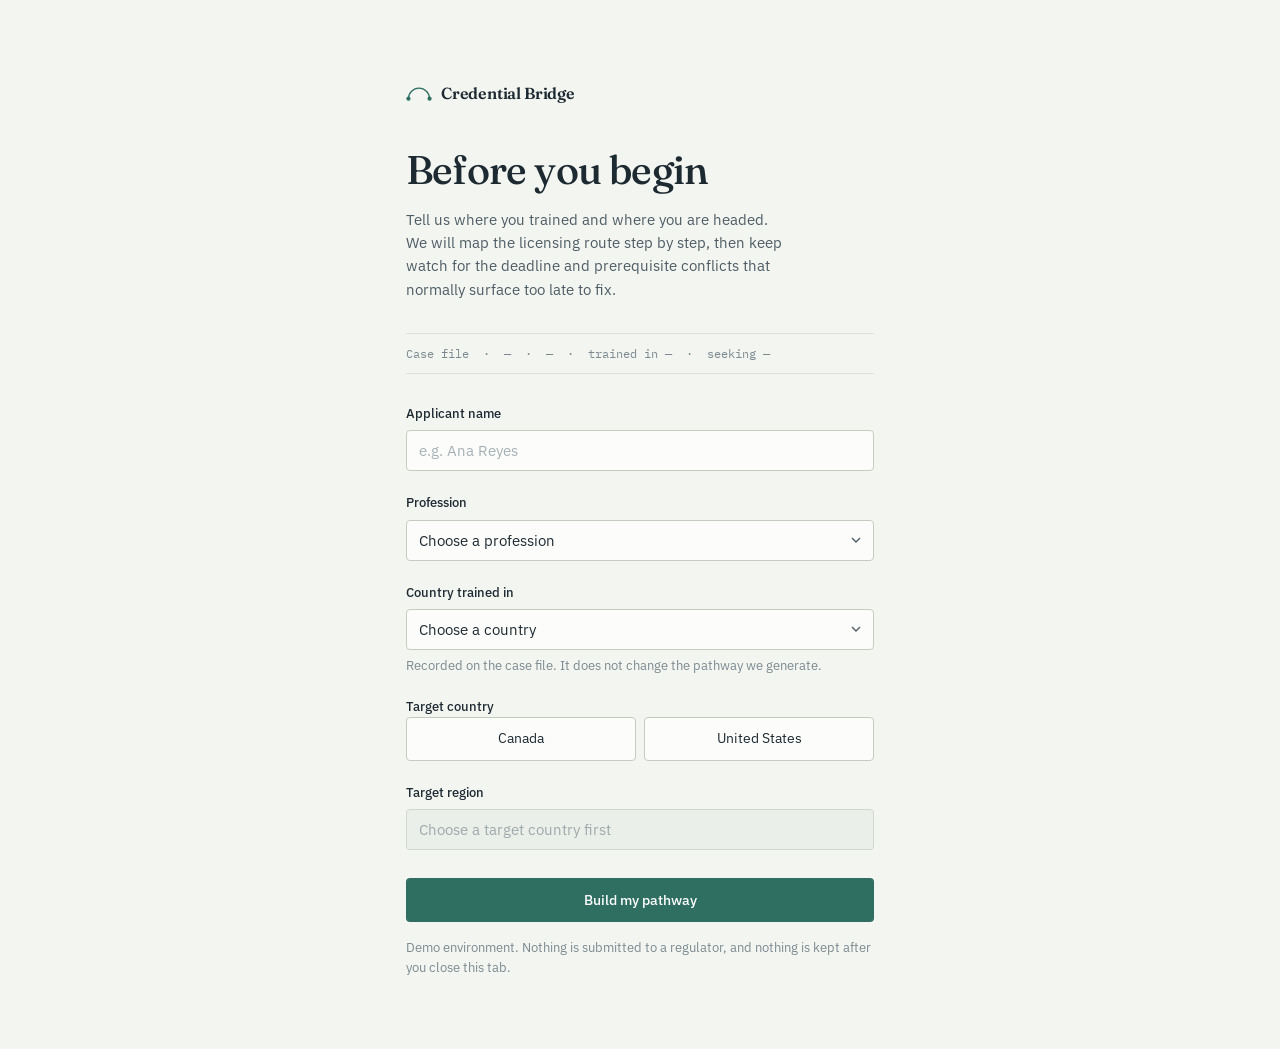
==== index.html @ 0b443ed7 "First frontend demo" ====
<!doctype html>
<html lang="en">
<head>
<meta charset="utf-8">
<meta name="viewport" content="width=device-width, initial-scale=1">
<title>Credential Bridge — licensing pathway navigator</title>
<meta name="description" content="Map the licensing pathway for an internationally trained professional, and watch it for conflicts.">
<link rel="icon" href="data:image/svg+xml,%3Csvg xmlns='http://www.w3.org/2000/svg' viewBox='0 0 32 32'%3E%3Crect width='32' height='32' fill='%23F3F5F1'/%3E%3Cpath d='M6 21c0-6 4.5-10 10-10s10 4 10 10' fill='none' stroke='%232F6F62' stroke-width='2'/%3E%3Ccircle cx='6' cy='21' r='2.5' fill='%232F6F62'/%3E%3Ccircle cx='26' cy='21' r='2.5' fill='%232F6F62'/%3E%3C/svg%3E">
<link rel="preconnect" href="https://fonts.googleapis.com">
<link rel="preconnect" href="https://fonts.gstatic.com" crossorigin>
<link href="https://fonts.googleapis.com/css2?family=Fraunces:opsz,wght@9..144,400..700&family=IBM+Plex+Mono:wght@400;500&family=IBM+Plex+Sans:wght@400;500;600&display=swap" rel="stylesheet">
<link rel="stylesheet" href="styles.css">
</head>
<body>

<!-- ─── Intake ─────────────────────────────────────────────────────────── -->
<main class="intake" id="intake">
  <div class="intake__inner">

    <div class="mark">
      <svg class="mark__glyph" viewBox="0 0 32 22" aria-hidden="true">
        <path d="M3 18c0-7 5.8-13 13-13s13 6 13 13" fill="none" stroke="currentColor" stroke-width="1.6"/>
        <circle cx="3" cy="18" r="2.6" fill="currentColor"/>
        <circle cx="29" cy="18" r="2.6" fill="currentColor"/>
      </svg>
      <span class="mark__name">Credential&nbsp;Bridge</span>
    </div>

    <h1 class="intake__title">Before you begin</h1>
    <p class="intake__lede">
      Tell us where you trained and where you are headed. We will map the licensing
      route step by step, then keep watch for the deadline and prerequisite conflicts
      that normally surface too late to fix.
    </p>

    <p class="caseslip" id="caseslip" aria-live="polite"></p>

    <form class="form" id="intake-form" novalidate>

      <div class="field" data-field="name">
        <label class="field__label" for="in-name">Applicant name</label>
        <input class="input" id="in-name" name="name" type="text" autocomplete="name" placeholder="e.g. Ana Reyes">
        <p class="field__error" id="err-name" hidden></p>
      </div>

      <div class="field" data-field="profession">
        <label class="field__label" for="in-profession">Profession</label>
        <select class="input input--select" id="in-profession" name="profession">
          <option value="">Choose a profession</option>
          <option>Registered Nurse</option>
          <option>Doctor / Physician</option>
          <option>Civil Engineer</option>
          <option>Software Engineer</option>
          <option>Teacher</option>
        </select>
        <p class="field__error" id="err-profession" hidden></p>
      </div>

      <div class="field" data-field="trainedIn">
        <label class="field__label" for="in-trained">Country trained in</label>
        <select class="input input--select" id="in-trained" name="trainedIn">
          <option value="">Choose a country</option>
        </select>
        <p class="field__hint">Recorded on the case file. It does not change the pathway we generate.</p>
        <p class="field__error" id="err-trainedIn" hidden></p>
      </div>

      <div class="field" data-field="trainedInRegion" hidden>
        <label class="field__label" for="in-trained-region">Region trained in</label>
        <select class="input input--select" id="in-trained-region" name="trainedInRegion">
          <option value="">Choose a region</option>
        </select>
        <p class="field__error" id="err-trainedInRegion" hidden></p>
      </div>

      <fieldset class="field field--fieldset" data-field="country">
        <legend class="field__label">Target country</legend>
        <div class="segmented" id="in-country">
          <label class="segmented__opt">
            <input type="radio" name="country" value="Canada">
            <span>Canada</span>
          </label>
          <label class="segmented__opt">
            <input type="radio" name="country" value="United States">
            <span>United States</span>
          </label>
        </div>
        <p class="field__error" id="err-country" hidden></p>
      </fieldset>

      <div class="field" data-field="region">
        <label class="field__label" for="in-region">Target region</label>
        <select class="input input--select" id="in-region" name="region" disabled>
          <option value="">Choose a target country first</option>
        </select>
        <p class="field__error" id="err-region" hidden></p>
      </div>

      <button class="btn btn--primary btn--block" type="submit">Build my pathway</button>

      <p class="form__foot">
        Demo environment. Nothing is submitted to a regulator, and nothing is kept
        after you close this tab.
      </p>
    </form>
  </div>
</main>

<!-- ─── Dashboard ──────────────────────────────────────────────────────── -->
<div class="app" id="dashboard" hidden>

  <header class="topbar">
    <div class="mark mark--sm">
      <svg class="mark__glyph" viewBox="0 0 32 22" aria-hidden="true">
        <path d="M3 18c0-7 5.8-13 13-13s13 6 13 13" fill="none" stroke="currentColor" stroke-width="1.6"/>
        <circle cx="3" cy="18" r="2.6" fill="currentColor"/>
        <circle cx="29" cy="18" r="2.6" fill="currentColor"/>
      </svg>
      <span class="mark__name">Credential&nbsp;Bridge</span>
    </div>
    <p class="topbar__ref" id="case-ref"></p>
  </header>

  <div class="app__body">

    <aside class="sidebar">

      <section class="panel">
        <h2 class="panel__title">Applicant</h2>
        <p class="applicant" id="side-name"></p>
        <dl class="meta">
          <div class="meta__row"><dt>Profession</dt><dd id="side-profession"></dd></div>
          <div class="meta__row"><dt>Trained in</dt><dd id="side-trained"></dd></div>
          <div class="meta__row"><dt>Seeking</dt><dd id="side-target"></dd></div>
        </dl>
      </section>

      <section class="panel">
        <h2 class="panel__title">Documents on file</h2>
        <ul class="docs" id="docs"></ul>
      </section>

      <section class="panel">
        <h2 class="panel__title">Simulate a scenario</h2>
        <p class="panel__note">Send an event to the agent and watch it reason over the pathway again.</p>
        <div class="sim">
          <button class="btn btn--quiet" type="button" id="sim-conflict">
            <span class="sim__dot sim__dot--amber" aria-hidden="true"></span>
            Trigger a schedule conflict
          </button>
          <button class="btn btn--quiet" type="button" id="sim-rejection">
            <span class="sim__dot sim__dot--rust" aria-hidden="true"></span>
            Trigger a document rejection
          </button>
          <button class="btn btn--ghost" type="button" id="sim-reset">Reset the case</button>
        </div>
      </section>

      <button class="linkbtn" type="button" id="start-over">Start over</button>
    </aside>

    <main class="workspace">
      <div class="tabs" role="tablist" aria-label="Case views">
        <button class="tab" role="tab" id="tab-pathway" aria-controls="panel-pathway" aria-selected="true">Pathway</button>
        <button class="tab" role="tab" id="tab-drafts" aria-controls="panel-drafts" aria-selected="false" tabindex="-1">Drafted applications</button>
      </div>

      <section class="tabpanel" id="panel-pathway" role="tabpanel" aria-labelledby="tab-pathway" tabindex="0">
        <div class="pathway">
          <div class="pathway__main">
            <header class="secthead">
              <h2 class="secthead__title" id="pathway-title"></h2>
              <p class="secthead__sub" id="pathway-sub"></p>
            </header>
            <ol class="timeline" id="timeline"></ol>
          </div>

          <aside class="reasoning">
            <div class="reasoning__inner">
              <header class="reasoning__head">
                <h2 class="reasoning__title">Agent reasoning</h2>
                <p class="reasoning__sub">Simulated Strands agent · demo mode</p>
              </header>
              <ol class="log" id="log"></ol>
            </div>
          </aside>
        </div>
      </section>

      <section class="tabpanel" id="panel-drafts" role="tabpanel" aria-labelledby="tab-drafts" tabindex="0" hidden>
        <header class="secthead">
          <h2 class="secthead__title">Drafted applications</h2>
          <p class="secthead__sub">Prepared from the case file. Edit anything before you approve it.</p>
        </header>
        <div class="drafts" id="drafts"></div>
      </section>
    </main>
  </div>
</div>

<div class="toaster" id="toaster" role="status" aria-live="polite"></div>

<script src="pathways.js"></script>
<script src="agent.js"></script>
<script src="app.js"></script>
</body>
</html>
---- styles.css ----
/* ═══════════════════════════════════════════════════════════════════════
   Credential Bridge — case-management UI
   Fraunces for headings, IBM Plex Sans for interface, IBM Plex Mono for
   dates, docket references and anything that behaves like record data.
   ═══════════════════════════════════════════════════════════════════════ */

:root {
  --paper:        #F3F5F1;
  --paper-deep:   #E9EDE6;
  --surface:      #FCFDFB;
  --ink:          #1E2A32;
  --ink-2:        #4E5D65;
  --ink-3:        #7C8A90;
  --rule:         #DCE2D9;
  --rule-strong:  #C3CCBF;

  --teal:         #2F6F62;
  --teal-deep:    #245448;
  --teal-soft:    #E3EDE8;
  --amber:        #B9791F;
  --amber-soft:   #F6EBD8;
  --rust:         #A8422F;
  --rust-soft:    #F4E2DD;

  --radius:       4px;
  --gap:          20px;
  --sans:         "IBM Plex Sans", ui-sans-serif, system-ui, "Segoe UI", sans-serif;
  --serif:        "Fraunces", ui-serif, Georgia, "Times New Roman", serif;
  --mono:         "IBM Plex Mono", ui-monospace, "SF Mono", Consolas, monospace;
}

*, *::before, *::after { box-sizing: border-box; }
[hidden] { display: none !important; }

html { -webkit-text-size-adjust: 100%; }

body {
  margin: 0;
  background: var(--paper);
  color: var(--ink);
  font-family: var(--sans);
  font-size: 14.5px;
  line-height: 1.55;
  -webkit-font-smoothing: antialiased;
}

h1, h2, h3 { font-family: var(--serif); font-weight: 500; margin: 0; line-height: 1.2; }
p { margin: 0; }
ol, ul, dl, dd { margin: 0; padding: 0; list-style: none; }

:focus-visible {
  outline: 2px solid var(--teal);
  outline-offset: 2px;
  border-radius: 2px;
}

/* ── Wordmark ─────────────────────────────────────────────────────────── */
.mark { display: flex; align-items: center; gap: 9px; color: var(--teal); }
.mark__glyph { width: 26px; height: 18px; flex: none; }
.mark__name {
  font-family: var(--serif);
  font-size: 16px;
  font-weight: 600;
  letter-spacing: -0.012em;
  color: var(--ink);
}
.mark--sm .mark__glyph { width: 22px; height: 15px; }
.mark--sm .mark__name { font-size: 15px; }

/* ── Buttons ──────────────────────────────────────────────────────────── */
.btn {
  font-family: var(--sans);
  font-size: 14px;
  font-weight: 500;
  line-height: 1.3;
  border-radius: var(--radius);
  border: 1px solid transparent;
  padding: 10px 16px;
  cursor: pointer;
  transition: background-color .14s ease, border-color .14s ease, color .14s ease;
}
.btn--primary { background: var(--teal); color: #fff; }
.btn--primary:hover { background: var(--teal-deep); }
.btn--block { display: block; width: 100%; padding-block: 12px; margin-top: 6px; }

.btn--quiet {
  display: flex; align-items: center; gap: 9px;
  width: 100%; text-align: left;
  background: var(--surface);
  border-color: var(--rule-strong);
  color: var(--ink);
  font-size: 13.5px;
  padding: 9px 12px;
}
.btn--quiet:hover { border-color: var(--ink-3); background: #fff; }

.btn--ghost {
  width: 100%;
  background: transparent;
  border-color: transparent;
  color: var(--ink-3);
  font-size: 13px;
  padding: 7px 12px;
  text-align: left;
}
.btn--ghost:hover { color: var(--ink); background: var(--paper-deep); }

.sim { display: grid; gap: 7px; }
.sim__dot { width: 7px; height: 7px; border-radius: 50%; flex: none; }
.sim__dot--amber { background: var(--amber); }
.sim__dot--rust  { background: var(--rust); }

.linkbtn {
  background: none; border: 0; padding: 0;
  font-family: var(--sans); font-size: 13px; color: var(--ink-2);
  cursor: pointer; text-decoration: underline; text-underline-offset: 3px;
  text-decoration-color: var(--rule-strong);
  justify-self: start;
}
.linkbtn:hover { color: var(--teal); text-decoration-color: currentColor; }

/* ═══ INTAKE ══════════════════════════════════════════════════════════ */
.intake {
  min-height: 100vh;
  display: flex;
  justify-content: center;
  padding: clamp(40px, 9vh, 96px) 20px 72px;
}
.intake__inner { width: 100%; max-width: 468px; }

.intake__title {
  font-size: clamp(30px, 5.2vw, 40px);
  font-weight: 500;
  letter-spacing: -0.02em;
  margin-top: 40px;
}
.intake__lede {
  color: var(--ink-2);
  font-size: 15px;
  margin-top: 14px;
  max-width: 42ch;
}

.caseslip {
  font-family: var(--mono);
  font-size: 11.5px;
  line-height: 1.7;
  color: var(--ink-3);
  border-top: 1px solid var(--rule);
  border-bottom: 1px solid var(--rule);
  padding: 10px 0;
  margin-top: 32px;
}
.caseslip b { font-weight: 500; color: var(--teal); }

.form { display: grid; gap: 22px; margin-top: 30px; }

.field { display: grid; gap: 6px; }
.field--fieldset { border: 0; padding: 0; margin: 0; min-width: 0; }
.field__label {
  font-size: 13px;
  font-weight: 500;
  color: var(--ink);
  padding: 0;
}
.field__hint { font-size: 12.5px; color: var(--ink-3); }
.field__error { font-size: 13px; color: var(--rust); }

.input {
  font-family: var(--sans);
  font-size: 14.5px;
  color: var(--ink);
  background: var(--surface);
  border: 1px solid var(--rule-strong);
  border-radius: var(--radius);
  padding: 10px 12px;
  width: 100%;
  transition: border-color .14s ease;
}
.input::placeholder { color: #A6B0B4; }
.input:hover { border-color: var(--ink-3); }
.input:focus-visible { outline-offset: 0; border-color: var(--teal); }
.input:disabled { background: var(--paper-deep); color: var(--ink-3); cursor: not-allowed; }

.input--select {
  appearance: none;
  padding-right: 34px;
  background-image: url("data:image/svg+xml,%3Csvg xmlns='http://www.w3.org/2000/svg' width='10' height='7' viewBox='0 0 10 7'%3E%3Cpath d='M1 1l4 4 4-4' fill='none' stroke='%234E5D65' stroke-width='1.4'/%3E%3C/svg%3E");
  background-repeat: no-repeat;
  background-position: right 12px center;
}

.segmented { display: grid; grid-template-columns: 1fr 1fr; gap: 8px; }
.segmented__opt { position: relative; }
/* Visually hidden, but still focusable and still the accessible control.
   It must NOT cover the label: an input filling its own <label> gets
   activated twice on a click and can end up back where it started. */
.segmented__opt input {
  position: absolute;
  width: 1px; height: 1px;
  margin: 0; padding: 0;
  opacity: 0;
  pointer-events: none;
}
.segmented__opt span { cursor: pointer; }
.segmented__opt span {
  display: block;
  text-align: center;
  padding: 10px 8px;
  font-size: 14px;
  border: 1px solid var(--rule-strong);
  border-radius: var(--radius);
  background: var(--surface);
  transition: border-color .14s ease, background-color .14s ease, color .14s ease;
}
.segmented__opt:hover span { border-color: var(--ink-3); }
.segmented__opt input:checked + span {
  border-color: var(--teal);
  background: var(--teal-soft);
  color: var(--teal-deep);
  font-weight: 500;
}
.segmented__opt input:focus-visible + span { outline: 2px solid var(--teal); outline-offset: 2px; }

.field--invalid .input,
.field--invalid .segmented__opt span { border-color: var(--rust); }

.form__foot { font-size: 12.5px; color: var(--ink-3); margin-top: -6px; }

/* ═══ DASHBOARD ═══════════════════════════════════════════════════════ */
.app { min-height: 100vh; display: flex; flex-direction: column; }

.topbar {
  display: flex;
  align-items: center;
  justify-content: space-between;
  gap: 16px;
  padding: 14px clamp(16px, 3vw, 28px);
  border-bottom: 1px solid var(--rule);
  background: var(--surface);
  position: sticky; top: 0; z-index: 20;
}
.topbar__ref {
  font-family: var(--mono);
  font-size: 11.5px;
  color: var(--ink-3);
  letter-spacing: 0.02em;
}

.app__body {
  flex: 1;
  display: grid;
  grid-template-columns: 292px minmax(0, 1fr);
  align-items: start;
}

/* ── Sidebar ──────────────────────────────────────────────────────────── */
.sidebar {
  display: grid;
  gap: 26px;
  padding: 26px clamp(16px, 2vw, 24px) 40px;
  border-right: 1px solid var(--rule);
  position: sticky;
  top: 52px;
  align-self: start;
  max-height: calc(100vh - 52px);
  overflow-y: auto;
}

.panel { display: grid; gap: 10px; }
.panel__title {
  font-family: var(--sans);
  font-size: 12px;
  font-weight: 600;
  letter-spacing: 0.03em;
  color: var(--ink-3);
  padding-bottom: 8px;
  border-bottom: 1px solid var(--rule);
}
.panel__note { font-size: 12.5px; color: var(--ink-3); margin-bottom: 2px; }

.applicant {
  font-family: var(--serif);
  font-size: 19px;
  font-weight: 500;
  letter-spacing: -0.01em;
}
.meta { display: grid; gap: 7px; }
.meta__row { display: grid; grid-template-columns: 82px minmax(0, 1fr); gap: 10px; align-items: baseline; }
.meta__row dt { font-size: 12px; color: var(--ink-3); }
.meta__row dd { font-size: 13.5px; color: var(--ink); }

.docs { display: grid; gap: 9px; }
.doc { display: grid; grid-template-columns: minmax(0, 1fr) auto; gap: 8px; align-items: baseline; }
.doc__name { font-size: 13.5px; }
.doc__date { font-family: var(--mono); font-size: 11px; color: var(--ink-3); display: block; }

/* ── Status chips (shared) ────────────────────────────────────────────── */
.chip {
  font-family: var(--mono);
  font-size: 10.5px;
  font-weight: 500;
  letter-spacing: 0.03em;
  padding: 2px 7px;
  border-radius: 2px;
  white-space: nowrap;
  border: 1px solid transparent;
}
.chip--teal  { background: var(--teal-soft);  color: var(--teal-deep);  border-color: #CBDDD6; }
.chip--amber { background: var(--amber-soft); color: #8C5A12;           border-color: #E7D3B0; }
.chip--rust  { background: var(--rust-soft);  color: var(--rust);       border-color: #E4C6BE; }
.chip--mute  { background: var(--paper-deep); color: var(--ink-3);      border-color: var(--rule); }

/* ── Workspace + tabs ─────────────────────────────────────────────────── */
.workspace { padding: 0 clamp(16px, 3vw, 32px) 64px; min-width: 0; }

.tabs {
  display: flex;
  gap: 22px;
  border-bottom: 1px solid var(--rule);
  position: sticky; top: 52px; z-index: 10;
  background: var(--paper);
}
.tab {
  background: none; border: 0;
  font-family: var(--sans); font-size: 14px; font-weight: 500;
  color: var(--ink-3);
  padding: 15px 0 13px;
  margin-bottom: -1px;
  border-bottom: 2px solid transparent;
  cursor: pointer;
  transition: color .14s ease;
}
.tab:hover { color: var(--ink); }
.tab[aria-selected="true"] { color: var(--ink); border-bottom-color: var(--teal); }

.tabpanel { padding-top: 26px; }
.tabpanel:focus { outline: none; }

.secthead { margin-bottom: 22px; }
.secthead__title { font-size: 22px; letter-spacing: -0.014em; }
.secthead__sub { font-size: 13.5px; color: var(--ink-2); margin-top: 5px; max-width: 62ch; }

/* ── Pathway layout ───────────────────────────────────────────────────── */
.pathway {
  display: grid;
  grid-template-columns: minmax(0, 1fr) 336px;
  gap: 36px;
}
.pathway__main { min-width: 0; }

/* ── Timeline ─────────────────────────────────────────────────────────── */
.timeline {
  position: relative;
  padding-left: 42px;
  display: grid;
  gap: 2px;
}

.step {
  display: grid;
  grid-template-columns: 26px 18px minmax(0, 1fr);
  gap: 0 12px;
  align-items: start;
  padding-bottom: 16px;
}
.step:last-child { padding-bottom: 0; }

.step__num {
  font-family: var(--mono);
  font-size: 11px;
  color: var(--ink-3);
  text-align: right;
  padding-top: 13px;
  font-variant-numeric: tabular-nums;
}

/* rail + marker column */
.step__rail { position: relative; align-self: stretch; }
.step__rail::before {
  content: "";
  position: absolute;
  left: 50%; transform: translateX(-50%);
  top: 26px; bottom: -18px;
  width: 1px;
  background: var(--rule-strong);
}
.step:last-child .step__rail::before { display: none; }
.step--blocked .step__rail::before {
  background: repeating-linear-gradient(to bottom, var(--rule-strong) 0 3px, transparent 3px 7px);
}

.marker {
  position: absolute;
  top: 13px; left: 50%; transform: translateX(-50%);
  width: 14px; height: 14px;
  border-radius: 50%;
  border: 1.5px solid var(--rule-strong);
  background: var(--paper);
  display: grid; place-items: center;
}
.marker svg { width: 8px; height: 8px; display: block; }

.step--complete    .marker { background: var(--teal); border-color: var(--teal); color: #fff; }
.step--in-progress .marker { border-color: var(--amber); border-width: 3.5px; background: var(--paper); }
.step--upcoming    .marker { border-color: var(--ink-3); }
.step--not-started .marker { width: 9px; height: 9px; top: 16px; border-color: var(--rule-strong); }
.step--at-risk     .marker { background: var(--rust); border-color: var(--rust); color: #fff; }
.step--remedy      .marker { background: var(--amber); border-color: var(--amber); border-width: 1.5px; color: #fff; }

.card {
  background: var(--surface);
  border: 1px solid var(--rule);
  border-radius: var(--radius);
  padding: 13px 15px;
  min-width: 0;
}
.step--at-risk .card { border-color: #DFBAB0; background: #FEFAF9; }
.step--remedy  .card { border-color: #E4CFA8; background: #FFFCF6; }
.step--blocked .card { background: transparent; border-style: dashed; }
.step--blocked .card__title,
.step--blocked .card__detail { color: var(--ink-3); }

.card__head {
  display: grid;
  grid-template-columns: minmax(0, 1fr) auto;
  gap: 12px;
  align-items: start;
}
.card__title { font-family: var(--serif); font-size: 15.5px; font-weight: 600; letter-spacing: -0.008em; }
.card__authority {
  font-family: var(--mono);
  font-size: 11px;
  color: var(--teal);
  margin-top: 3px;
  overflow-wrap: anywhere;
}
.card__detail { font-size: 13.5px; color: var(--ink-2); margin-top: 8px; }
.card__flag {
  font-size: 13px;
  color: var(--rust);
  margin-top: 8px;
  padding-top: 8px;
  border-top: 1px solid var(--rust-soft);
}
.step--remedy .card__flag { color: #8C5A12; border-top-color: #EFDFC2; }
.card__blocked {
  font-family: var(--mono);
  font-size: 11px;
  color: var(--ink-3);
  margin-top: 7px;
}

/* The signature: a bracket drawn in the gutter tying two conflicting steps */
.tie {
  position: absolute;
  left: 18px;
  width: 12px;
  border: 1px solid var(--rust);
  border-right: 0;
  border-radius: 2px 0 0 2px;
  pointer-events: none;
}
.tie__label {
  position: absolute;
  left: -14px;
  top: 50%;
  transform: translateY(-50%);
  writing-mode: vertical-rl;
  text-orientation: mixed;
  font-family: var(--mono);
  font-size: 9.5px;
  letter-spacing: 0.04em;
  color: var(--rust);
  white-space: nowrap;
  max-height: 100%;
  overflow: hidden;
}

/* ── Agent reasoning panel ────────────────────────────────────────────── */
.reasoning { min-width: 0; }
.reasoning__inner {
  position: sticky;
  top: 106px;
  background: var(--surface);
  border: 1px solid var(--rule);
  border-radius: var(--radius);
  max-height: calc(100vh - 138px);
  display: flex;
  flex-direction: column;
}
.reasoning__head {
  padding: 15px 17px 13px;
  border-bottom: 1px solid var(--rule);
}
.reasoning__title { font-size: 16px; font-weight: 600; letter-spacing: -0.008em; }
.reasoning__sub { font-family: var(--mono); font-size: 10.5px; color: var(--ink-3); margin-top: 4px; }

.log { flex: 1; min-height: 0; overflow-y: auto; padding: 4px 17px 16px; }
.entry { padding: 15px 0; border-bottom: 1px solid var(--rule); }
.entry:last-child { border-bottom: 0; padding-bottom: 4px; }
.entry__head { display: flex; align-items: center; gap: 8px; flex-wrap: wrap; margin-bottom: 7px; }
.entry__time { font-family: var(--mono); font-size: 10.5px; color: var(--ink-3); }
.entry__title { font-family: var(--serif); font-size: 14.5px; font-weight: 600; }
.entry__body { font-size: 13.5px; color: var(--ink-2); }
.entry__body p + p { margin-top: 9px; }
.entry__body strong { color: var(--ink); font-weight: 600; }
.entry__body .num { font-family: var(--mono); font-size: 12.5px; }

.entry--enter { animation: entryIn .34s cubic-bezier(.22,.61,.36,1) both; }
@keyframes entryIn {
  from { opacity: 0; transform: translateY(-6px); }
  to   { opacity: 1; transform: none; }
}

/* ── Drafts ───────────────────────────────────────────────────────────── */
.drafts { display: grid; gap: 22px; max-width: 780px; }
.draft {
  background: var(--surface);
  border: 1px solid var(--rule);
  border-radius: var(--radius);
  overflow: hidden;
}
.draft__head { padding: 15px 18px 13px; border-bottom: 1px solid var(--rule); }
.draft__title { font-size: 17px; font-weight: 600; letter-spacing: -0.01em; }
.draft__meta { font-family: var(--mono); font-size: 11px; color: var(--ink-3); margin-top: 4px; }
.draft__body { padding: 16px 18px; }
.draft__body .field__label { display: block; margin-bottom: 7px; }
.draft__textarea {
  width: 100%;
  min-height: 300px;
  resize: vertical;
  font-family: var(--mono);
  font-size: 12.5px;
  line-height: 1.72;
  color: var(--ink);
  background: var(--paper);
  border: 1px solid var(--rule);
  border-radius: var(--radius);
  padding: 14px 16px;
}
.draft__textarea:focus-visible { outline-offset: 0; border-color: var(--teal); }
.draft__foot {
  display: flex; align-items: center; justify-content: space-between;
  gap: 16px; flex-wrap: wrap;
  padding: 0 18px 16px;
}
.draft__note { font-size: 12.5px; color: var(--ink-3); }

/* ── Toaster ──────────────────────────────────────────────────────────── */
.toaster {
  position: fixed;
  right: 20px; bottom: 20px;
  z-index: 60;
  display: grid;
  gap: 8px;
  justify-items: end;
  pointer-events: none;
}
.toast {
  background: var(--ink);
  color: #F6F8F4;
  font-size: 13.5px;
  padding: 11px 16px;
  border-radius: var(--radius);
  border-left: 3px solid var(--teal);
  max-width: 340px;
  animation: toastIn .26s cubic-bezier(.22,.61,.36,1) both;
}
.toast--out { animation: toastOut .24s ease forwards; }
@keyframes toastIn  { from { opacity: 0; transform: translateY(8px); } to { opacity: 1; transform: none; } }
@keyframes toastOut { to { opacity: 0; transform: translateY(6px); } }

/* ── Responsive ───────────────────────────────────────────────────────── */
@media (max-width: 1180px) {
  .pathway { grid-template-columns: minmax(0, 1fr); gap: 30px; }
  .reasoning__inner { position: static; max-height: none; }
  .log { max-height: 460px; }
}

@media (max-width: 880px) {
  .app__body { grid-template-columns: minmax(0, 1fr); }
  .sidebar {
    position: static;
    max-height: none;
    border-right: 0;
    border-bottom: 1px solid var(--rule);
    padding-bottom: 26px;
  }
  .tabs { top: 0; }
}

@media (max-width: 620px) {
  .timeline { padding-left: 0; }
  .tie { display: none; }
  .step { grid-template-columns: 20px 18px minmax(0, 1fr); gap: 0 9px; }
  .step__num { font-size: 10.5px; }
  .toaster { right: 12px; left: 12px; justify-items: stretch; }
  .toast { max-width: none; }
}

@media (prefers-reduced-motion: reduce) {
  *, *::before, *::after {
    animation-duration: .01ms !important;
    animation-iteration-count: 1 !important;
    transition-duration: .01ms !important;
    scroll-behavior: auto !important;
  }
}
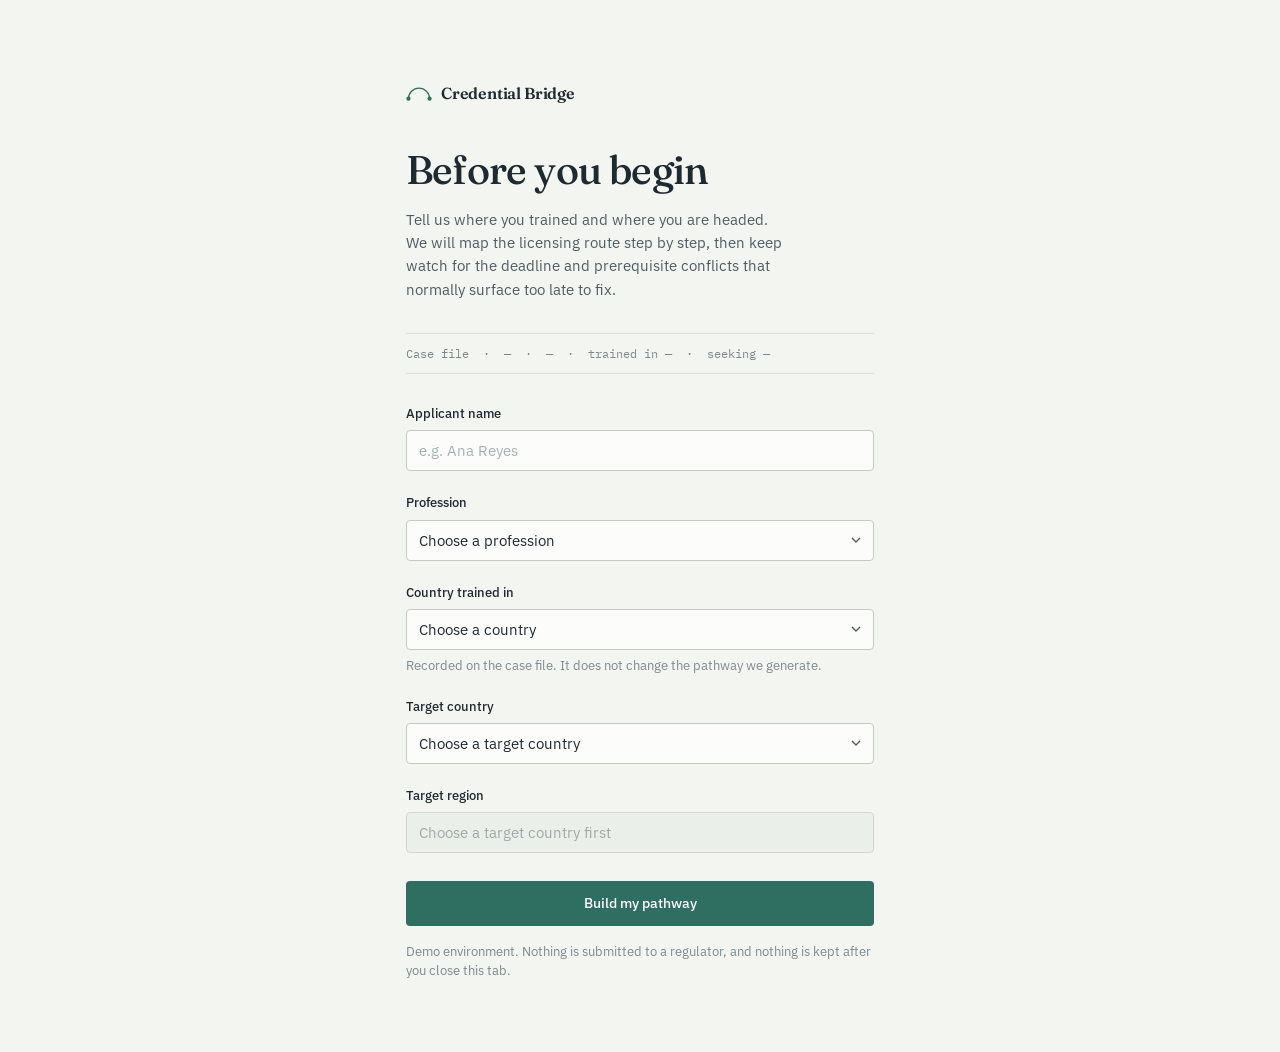
==== commit 1d72e6c1: "Drive the pathway from real uploaded documents Documents were placeholders that looked like uploads " ====
--- a/index.html
+++ b/index.html
@@ -73,20 +73,13 @@
         <p class="field__error" id="err-trainedInRegion" hidden></p>
       </div>
 
-      <fieldset class="field field--fieldset" data-field="country">
-        <legend class="field__label">Target country</legend>
-        <div class="segmented" id="in-country">
-          <label class="segmented__opt">
-            <input type="radio" name="country" value="Canada">
-            <span>Canada</span>
-          </label>
-          <label class="segmented__opt">
-            <input type="radio" name="country" value="United States">
-            <span>United States</span>
-          </label>
-        </div>
+      <div class="field" data-field="country">
+        <label class="field__label" for="in-country">Target country</label>
+        <select class="input input--select" id="in-country" name="country">
+          <option value="">Choose a target country</option>
+        </select>
         <p class="field__error" id="err-country" hidden></p>
-      </fieldset>
+      </div>
 
       <div class="field" data-field="region">
         <label class="field__label" for="in-region">Target region</label>
@@ -136,22 +129,48 @@
       </section>
 
       <section class="panel">
-        <h2 class="panel__title">Documents on file</h2>
+        <h2 class="panel__title">Your documents</h2>
+        <p class="panel__note">
+          The documents this pathway asks for. Upload one and the steps that need it stop waiting.
+          Files stay in this browser tab.
+        </p>
         <ul class="docs" id="docs"></ul>
+        <p class="docs__tally" id="docs-tally"></p>
       </section>
 
       <section class="panel">
         <h2 class="panel__title">Simulate a scenario</h2>
-        <p class="panel__note">Send an event to the agent and watch it reason over the pathway again.</p>
+        <p class="panel__note">
+          Two things that go wrong in real cases. Send one to the agent and watch it reason again.
+        </p>
         <div class="sim">
-          <button class="btn btn--quiet" type="button" id="sim-conflict">
-            <span class="sim__dot sim__dot--amber" aria-hidden="true"></span>
-            Trigger a schedule conflict
-          </button>
-          <button class="btn btn--quiet" type="button" id="sim-rejection">
-            <span class="sim__dot sim__dot--rust" aria-hidden="true"></span>
-            Trigger a document rejection
-          </button>
+
+          <div class="sim__item">
+            <button class="btn btn--quiet" type="button" id="sim-conflict">
+              <span class="sim__dot sim__dot--amber" aria-hidden="true"></span>
+              Trigger a schedule conflict
+            </button>
+            <p class="sim__hint">
+              Two steps whose dates collide — a document expiring before a later step is decided, or an
+              exam result landing after a deadline.
+            </p>
+          </div>
+
+          <div class="sim__item">
+            <button class="btn btn--quiet" type="button" id="sim-rejection">
+              <span class="sim__dot sim__dot--rust" aria-hidden="true"></span>
+              Trigger a document rejection
+            </button>
+            <p class="sim__hint">
+              A document is returned by the body assessing it, and every step that needs it goes back to
+              waiting.
+            </p>
+            <label class="sim__pick">
+              <span class="sim__picklabel" for="sim-reject-doc">Document to return</span>
+              <select class="input input--select input--sm" id="sim-reject-doc"></select>
+            </label>
+          </div>
+
           <button class="btn btn--ghost" type="button" id="sim-reset">Reset the case</button>
         </div>
       </section>
--- a/styles.css
+++ b/styles.css
@@ -105,7 +105,14 @@
 }
 .btn--ghost:hover { color: var(--ink); background: var(--paper-deep); }
 
-.sim { display: grid; gap: 7px; }
+.sim { display: grid; gap: 16px; }
+.sim__item { display: grid; gap: 6px; }
+.sim__hint { font-size: 12px; color: var(--ink-3); line-height: 1.45; }
+.sim__pick { display: grid; gap: 4px; margin-top: 2px; }
+.sim__picklabel { font-size: 12px; color: var(--ink-2); }
+.input--sm { font-size: 13px; padding: 7px 10px; padding-right: 30px; }
+.btn:disabled { opacity: .45; cursor: not-allowed; }
+.btn--quiet:disabled:hover { border-color: var(--rule-strong); background: var(--surface); }
 .sim__dot { width: 7px; height: 7px; border-radius: 50%; flex: none; }
 .sim__dot--amber { background: var(--amber); }
 .sim__dot--rust  { background: var(--rust); }
@@ -156,7 +163,6 @@
 .form { display: grid; gap: 22px; margin-top: 30px; }
 
 .field { display: grid; gap: 6px; }
-.field--fieldset { border: 0; padding: 0; margin: 0; min-width: 0; }
 .field__label {
   font-size: 13px;
   font-weight: 500;
@@ -190,40 +196,7 @@
   background-position: right 12px center;
 }
 
-.segmented { display: grid; grid-template-columns: 1fr 1fr; gap: 8px; }
-.segmented__opt { position: relative; }
-/* Visually hidden, but still focusable and still the accessible control.
-   It must NOT cover the label: an input filling its own <label> gets
-   activated twice on a click and can end up back where it started. */
-.segmented__opt input {
-  position: absolute;
-  width: 1px; height: 1px;
-  margin: 0; padding: 0;
-  opacity: 0;
-  pointer-events: none;
-}
-.segmented__opt span { cursor: pointer; }
-.segmented__opt span {
-  display: block;
-  text-align: center;
-  padding: 10px 8px;
-  font-size: 14px;
-  border: 1px solid var(--rule-strong);
-  border-radius: var(--radius);
-  background: var(--surface);
-  transition: border-color .14s ease, background-color .14s ease, color .14s ease;
-}
-.segmented__opt:hover span { border-color: var(--ink-3); }
-.segmented__opt input:checked + span {
-  border-color: var(--teal);
-  background: var(--teal-soft);
-  color: var(--teal-deep);
-  font-weight: 500;
-}
-.segmented__opt input:focus-visible + span { outline: 2px solid var(--teal); outline-offset: 2px; }
-
-.field--invalid .input,
-.field--invalid .segmented__opt span { border-color: var(--rust); }
+.field--invalid .input { border-color: var(--rust); }
 
 .form__foot { font-size: 12.5px; color: var(--ink-3); margin-top: -6px; }
 
@@ -290,10 +263,75 @@
 .meta__row dt { font-size: 12px; color: var(--ink-3); }
 .meta__row dd { font-size: 13.5px; color: var(--ink); }
 
-.docs { display: grid; gap: 9px; }
-.doc { display: grid; grid-template-columns: minmax(0, 1fr) auto; gap: 8px; align-items: baseline; }
-.doc__name { font-size: 13.5px; }
-.doc__date { font-family: var(--mono); font-size: 11px; color: var(--ink-3); display: block; }
+/* ── Documents: real uploads ──────────────────────────────────────────── */
+.docs { display: grid; gap: 12px; }
+.doc {
+  display: grid;
+  gap: 6px;
+  padding: 10px 11px;
+  border: 1px solid var(--rule);
+  border-radius: var(--radius);
+  background: var(--surface);
+}
+.doc--missing { background: transparent; border-style: dashed; }
+.doc--rejected { border-color: #DFBAB0; background: #FEFAF9; }
+.doc--flagged { border-color: #E4CFA8; background: #FFFCF6; }
+
+.doc__row {
+  display: grid;
+  grid-template-columns: minmax(0, 1fr) auto;
+  gap: 8px;
+  align-items: start;
+}
+.doc__name { font-size: 13.5px; font-weight: 500; line-height: 1.35; }
+.doc__hint { font-size: 12px; color: var(--ink-3); line-height: 1.45; }
+
+.doc__file { display: grid; gap: 1px; min-width: 0; }
+.doc__filename {
+  font-family: var(--mono);
+  font-size: 11.5px;
+  color: var(--ink);
+  overflow-wrap: anywhere;
+}
+.doc__filemeta { font-family: var(--mono); font-size: 10.5px; color: var(--ink-3); }
+
+.doc__upload {
+  justify-self: start;
+  font-size: 12.5px;
+  font-weight: 500;
+  color: var(--teal-deep);
+  background: var(--teal-soft);
+  border: 1px solid #CBDDD6;
+  border-radius: var(--radius);
+  padding: 5px 11px;
+  cursor: pointer;
+  transition: background-color .14s ease, border-color .14s ease;
+}
+.doc__upload:hover { background: #D6E5DF; border-color: var(--teal); }
+.doc__upload input { position: absolute; width: 1px; height: 1px; opacity: 0; }
+.doc__upload:focus-within { outline: 2px solid var(--teal); outline-offset: 2px; }
+
+.doc__remove {
+  justify-self: start;
+  background: none;
+  border: 0;
+  padding: 0;
+  font-family: var(--sans);
+  font-size: 12px;
+  color: var(--ink-3);
+  cursor: pointer;
+  text-decoration: underline;
+  text-underline-offset: 3px;
+  text-decoration-color: var(--rule-strong);
+}
+.doc__remove:hover { color: var(--rust); text-decoration-color: currentColor; }
+
+.docs__tally {
+  font-family: var(--mono);
+  font-size: 11px;
+  color: var(--ink-3);
+  padding-top: 2px;
+}
 
 /* ── Status chips (shared) ────────────────────────────────────────────── */
 .chip {
@@ -386,7 +424,7 @@
   background: var(--rule-strong);
 }
 .step:last-child .step__rail::before { display: none; }
-.step--blocked .step__rail::before {
+.step--waiting .step__rail::before {
   background: repeating-linear-gradient(to bottom, var(--rule-strong) 0 3px, transparent 3px 7px);
 }
 
@@ -405,6 +443,7 @@
 .step--in-progress .marker { border-color: var(--amber); border-width: 3.5px; background: var(--paper); }
 .step--upcoming    .marker { border-color: var(--ink-3); }
 .step--not-started .marker { width: 9px; height: 9px; top: 16px; border-color: var(--rule-strong); }
+.step--waiting     .marker { border-color: var(--rule-strong); border-style: dashed; }
 .step--at-risk     .marker { background: var(--rust); border-color: var(--rust); color: #fff; }
 .step--remedy      .marker { background: var(--amber); border-color: var(--amber); border-width: 1.5px; color: #fff; }
 
@@ -417,9 +456,9 @@
 }
 .step--at-risk .card { border-color: #DFBAB0; background: #FEFAF9; }
 .step--remedy  .card { border-color: #E4CFA8; background: #FFFCF6; }
-.step--blocked .card { background: transparent; border-style: dashed; }
-.step--blocked .card__title,
-.step--blocked .card__detail { color: var(--ink-3); }
+.step--waiting .card { background: transparent; border-style: dashed; }
+.step--waiting .card__title { color: var(--ink-2); }
+.step--waiting .card__detail { color: var(--ink-3); }
 
 .card__head {
   display: grid;
@@ -444,11 +483,38 @@
   border-top: 1px solid var(--rust-soft);
 }
 .step--remedy .card__flag { color: #8C5A12; border-top-color: #EFDFC2; }
-.card__blocked {
-  font-family: var(--mono);
-  font-size: 11px;
-  color: var(--ink-3);
-  margin-top: 7px;
+/* What each step runs on, tied to the sidebar by colour. */
+.card__needs {
+  display: flex;
+  flex-wrap: wrap;
+  align-items: center;
+  gap: 5px;
+  margin-top: 10px;
+}
+.card__needslabel {
+  font-family: var(--mono);
+  font-size: 10.5px;
+  color: var(--ink-3);
+  margin-right: 2px;
+}
+.need {
+  font-size: 11.5px;
+  line-height: 1.4;
+  padding: 2px 7px;
+  border-radius: 2px;
+  border: 1px solid var(--rule);
+  background: var(--paper);
+  color: var(--ink-3);
+}
+.need--on-file  { border-color: #CBDDD6; background: var(--teal-soft);  color: var(--teal-deep); }
+.need--flagged  { border-color: #E7D3B0; background: var(--amber-soft); color: #8C5A12; }
+.need--rejected { border-color: #E4C6BE; background: var(--rust-soft);  color: var(--rust); }
+.need--missing  { border-style: dashed; }
+
+.card__waiting {
+  font-size: 12.5px;
+  color: var(--ink-3);
+  margin-top: 8px;
 }
 
 /* The signature: a bracket drawn in the gutter tying two conflicting steps */
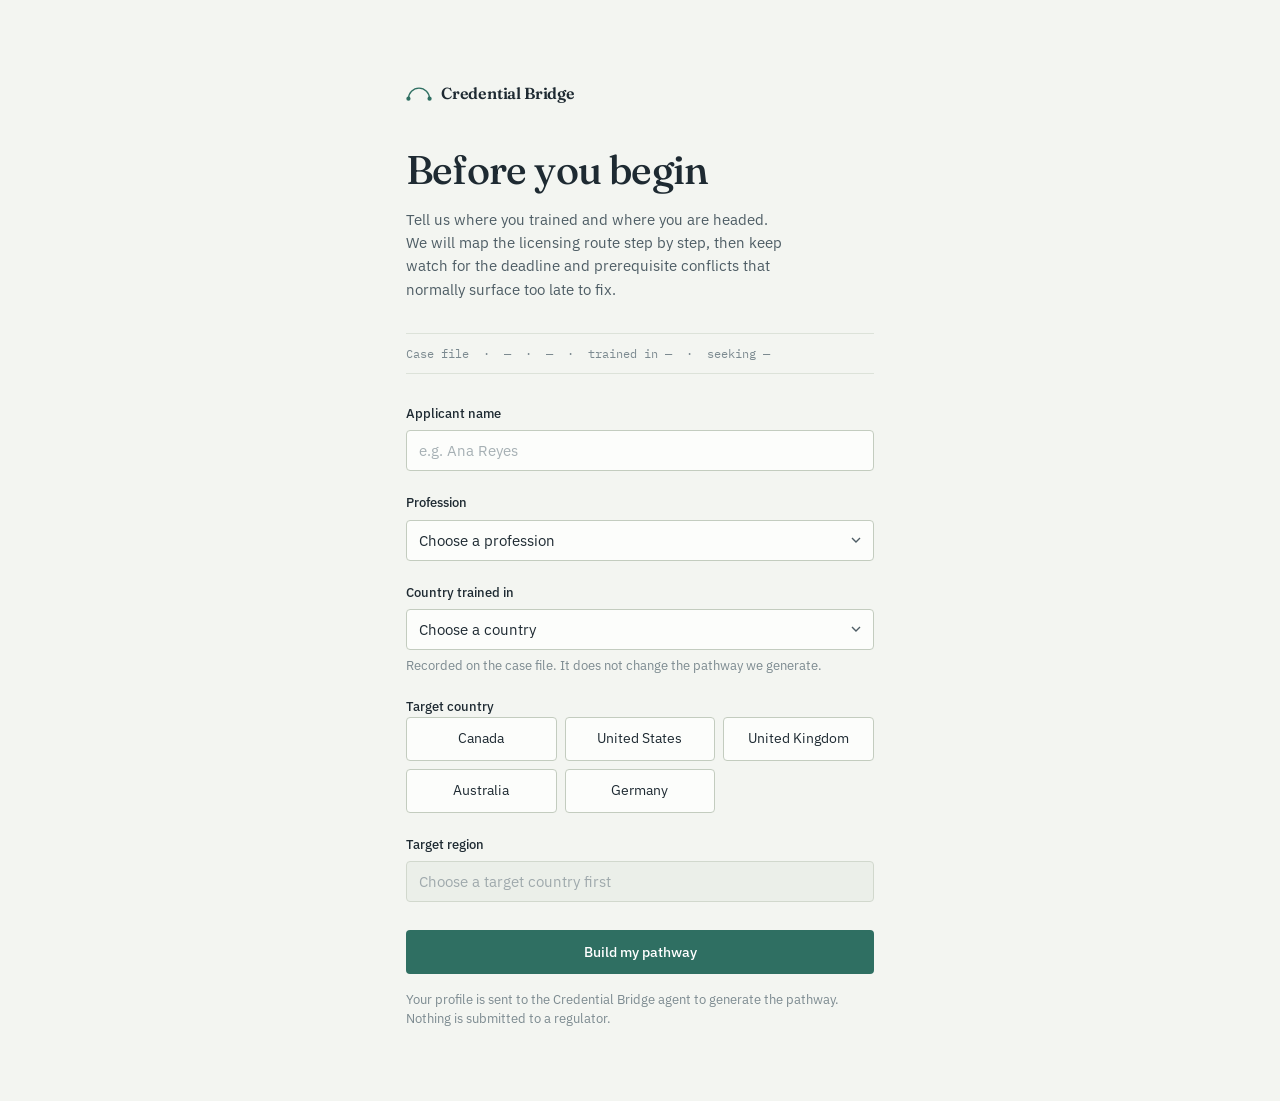
==== commit 8656e4de: "feat(T12): wire the frontend to POST /reason (mock only behind ?mock=1) Adapter maps the UI's case m" ====
--- a/index.html
+++ b/index.html
@@ -73,13 +73,32 @@
         <p class="field__error" id="err-trainedInRegion" hidden></p>
       </div>
 
-      <div class="field" data-field="country">
-        <label class="field__label" for="in-country">Target country</label>
-        <select class="input input--select" id="in-country" name="country">
-          <option value="">Choose a target country</option>
-        </select>
+      <fieldset class="field field--fieldset" data-field="country">
+        <legend class="field__label">Target country</legend>
+        <div class="segmented" id="in-country">
+          <label class="segmented__opt">
+            <input type="radio" name="country" value="Canada">
+            <span>Canada</span>
+          </label>
+          <label class="segmented__opt">
+            <input type="radio" name="country" value="United States">
+            <span>United States</span>
+          </label>
+          <label class="segmented__opt" data-live-only>
+            <input type="radio" name="country" value="United Kingdom">
+            <span>United Kingdom</span>
+          </label>
+          <label class="segmented__opt" data-live-only>
+            <input type="radio" name="country" value="Australia">
+            <span>Australia</span>
+          </label>
+          <label class="segmented__opt" data-live-only>
+            <input type="radio" name="country" value="Germany">
+            <span>Germany</span>
+          </label>
+        </div>
         <p class="field__error" id="err-country" hidden></p>
-      </div>
+      </fieldset>
 
       <div class="field" data-field="region">
         <label class="field__label" for="in-region">Target region</label>
@@ -91,7 +110,7 @@
 
       <button class="btn btn--primary btn--block" type="submit">Build my pathway</button>
 
-      <p class="form__foot">
+      <p class="form__foot" id="form-foot">
         Demo environment. Nothing is submitted to a regulator, and nothing is kept
         after you close this tab.
       </p>
@@ -111,7 +130,10 @@
       </svg>
       <span class="mark__name">Credential&nbsp;Bridge</span>
     </div>
-    <p class="topbar__ref" id="case-ref"></p>
+    <div class="topbar__meta">
+      <span class="chip chip--amber" id="mode-chip" hidden>Demo mode · simulated agent, illustrative dates</span>
+      <p class="topbar__ref" id="case-ref"></p>
+    </div>
   </header>
 
   <div class="app__body">
@@ -128,49 +150,23 @@
         </dl>
       </section>
 
-      <section class="panel">
-        <h2 class="panel__title">Your documents</h2>
-        <p class="panel__note">
-          The documents this pathway asks for. Upload one and the steps that need it stop waiting.
-          Files stay in this browser tab.
-        </p>
+      <section class="panel" id="docs-panel">
+        <h2 class="panel__title">Documents on file</h2>
         <ul class="docs" id="docs"></ul>
-        <p class="docs__tally" id="docs-tally"></p>
       </section>
 
       <section class="panel">
         <h2 class="panel__title">Simulate a scenario</h2>
-        <p class="panel__note">
-          Two things that go wrong in real cases. Send one to the agent and watch it reason again.
-        </p>
+        <p class="panel__note">Send an event to the agent and watch it reason over the pathway again.</p>
         <div class="sim">
-
-          <div class="sim__item">
-            <button class="btn btn--quiet" type="button" id="sim-conflict">
-              <span class="sim__dot sim__dot--amber" aria-hidden="true"></span>
-              Trigger a schedule conflict
-            </button>
-            <p class="sim__hint">
-              Two steps whose dates collide — a document expiring before a later step is decided, or an
-              exam result landing after a deadline.
-            </p>
-          </div>
-
-          <div class="sim__item">
-            <button class="btn btn--quiet" type="button" id="sim-rejection">
-              <span class="sim__dot sim__dot--rust" aria-hidden="true"></span>
-              Trigger a document rejection
-            </button>
-            <p class="sim__hint">
-              A document is returned by the body assessing it, and every step that needs it goes back to
-              waiting.
-            </p>
-            <label class="sim__pick">
-              <span class="sim__picklabel" for="sim-reject-doc">Document to return</span>
-              <select class="input input--select input--sm" id="sim-reject-doc"></select>
-            </label>
-          </div>
-
+          <button class="btn btn--quiet" type="button" id="sim-conflict">
+            <span class="sim__dot sim__dot--amber" aria-hidden="true"></span>
+            Simulate a schedule delay
+          </button>
+          <button class="btn btn--quiet" type="button" id="sim-rejection">
+            <span class="sim__dot sim__dot--rust" aria-hidden="true"></span>
+            Simulate a document rejection
+          </button>
           <button class="btn btn--ghost" type="button" id="sim-reset">Reset the case</button>
         </div>
       </section>
@@ -190,6 +186,7 @@
             <header class="secthead">
               <h2 class="secthead__title" id="pathway-title"></h2>
               <p class="secthead__sub" id="pathway-sub"></p>
+              <p class="secthead__reg" id="pathway-reg" hidden></p>
             </header>
             <ol class="timeline" id="timeline"></ol>
           </div>
@@ -198,7 +195,7 @@
             <div class="reasoning__inner">
               <header class="reasoning__head">
                 <h2 class="reasoning__title">Agent reasoning</h2>
-                <p class="reasoning__sub">Simulated Strands agent · demo mode</p>
+                <p class="reasoning__sub" id="reasoning-sub"></p>
               </header>
               <ol class="log" id="log"></ol>
             </div>
--- a/styles.css
+++ b/styles.css
@@ -105,14 +105,7 @@
 }
 .btn--ghost:hover { color: var(--ink); background: var(--paper-deep); }
 
-.sim { display: grid; gap: 16px; }
-.sim__item { display: grid; gap: 6px; }
-.sim__hint { font-size: 12px; color: var(--ink-3); line-height: 1.45; }
-.sim__pick { display: grid; gap: 4px; margin-top: 2px; }
-.sim__picklabel { font-size: 12px; color: var(--ink-2); }
-.input--sm { font-size: 13px; padding: 7px 10px; padding-right: 30px; }
-.btn:disabled { opacity: .45; cursor: not-allowed; }
-.btn--quiet:disabled:hover { border-color: var(--rule-strong); background: var(--surface); }
+.sim { display: grid; gap: 7px; }
 .sim__dot { width: 7px; height: 7px; border-radius: 50%; flex: none; }
 .sim__dot--amber { background: var(--amber); }
 .sim__dot--rust  { background: var(--rust); }
@@ -163,6 +156,7 @@
 .form { display: grid; gap: 22px; margin-top: 30px; }
 
 .field { display: grid; gap: 6px; }
+.field--fieldset { border: 0; padding: 0; margin: 0; min-width: 0; }
 .field__label {
   font-size: 13px;
   font-weight: 500;
@@ -196,7 +190,40 @@
   background-position: right 12px center;
 }
 
-.field--invalid .input { border-color: var(--rust); }
+.segmented { display: grid; grid-template-columns: 1fr 1fr; gap: 8px; }
+.segmented__opt { position: relative; }
+/* Visually hidden, but still focusable and still the accessible control.
+   It must NOT cover the label: an input filling its own <label> gets
+   activated twice on a click and can end up back where it started. */
+.segmented__opt input {
+  position: absolute;
+  width: 1px; height: 1px;
+  margin: 0; padding: 0;
+  opacity: 0;
+  pointer-events: none;
+}
+.segmented__opt span { cursor: pointer; }
+.segmented__opt span {
+  display: block;
+  text-align: center;
+  padding: 10px 8px;
+  font-size: 14px;
+  border: 1px solid var(--rule-strong);
+  border-radius: var(--radius);
+  background: var(--surface);
+  transition: border-color .14s ease, background-color .14s ease, color .14s ease;
+}
+.segmented__opt:hover span { border-color: var(--ink-3); }
+.segmented__opt input:checked + span {
+  border-color: var(--teal);
+  background: var(--teal-soft);
+  color: var(--teal-deep);
+  font-weight: 500;
+}
+.segmented__opt input:focus-visible + span { outline: 2px solid var(--teal); outline-offset: 2px; }
+
+.field--invalid .input,
+.field--invalid .segmented__opt span { border-color: var(--rust); }
 
 .form__foot { font-size: 12.5px; color: var(--ink-3); margin-top: -6px; }
 
@@ -263,75 +290,10 @@
 .meta__row dt { font-size: 12px; color: var(--ink-3); }
 .meta__row dd { font-size: 13.5px; color: var(--ink); }
 
-/* ── Documents: real uploads ──────────────────────────────────────────── */
-.docs { display: grid; gap: 12px; }
-.doc {
-  display: grid;
-  gap: 6px;
-  padding: 10px 11px;
-  border: 1px solid var(--rule);
-  border-radius: var(--radius);
-  background: var(--surface);
-}
-.doc--missing { background: transparent; border-style: dashed; }
-.doc--rejected { border-color: #DFBAB0; background: #FEFAF9; }
-.doc--flagged { border-color: #E4CFA8; background: #FFFCF6; }
-
-.doc__row {
-  display: grid;
-  grid-template-columns: minmax(0, 1fr) auto;
-  gap: 8px;
-  align-items: start;
-}
-.doc__name { font-size: 13.5px; font-weight: 500; line-height: 1.35; }
-.doc__hint { font-size: 12px; color: var(--ink-3); line-height: 1.45; }
-
-.doc__file { display: grid; gap: 1px; min-width: 0; }
-.doc__filename {
-  font-family: var(--mono);
-  font-size: 11.5px;
-  color: var(--ink);
-  overflow-wrap: anywhere;
-}
-.doc__filemeta { font-family: var(--mono); font-size: 10.5px; color: var(--ink-3); }
-
-.doc__upload {
-  justify-self: start;
-  font-size: 12.5px;
-  font-weight: 500;
-  color: var(--teal-deep);
-  background: var(--teal-soft);
-  border: 1px solid #CBDDD6;
-  border-radius: var(--radius);
-  padding: 5px 11px;
-  cursor: pointer;
-  transition: background-color .14s ease, border-color .14s ease;
-}
-.doc__upload:hover { background: #D6E5DF; border-color: var(--teal); }
-.doc__upload input { position: absolute; width: 1px; height: 1px; opacity: 0; }
-.doc__upload:focus-within { outline: 2px solid var(--teal); outline-offset: 2px; }
-
-.doc__remove {
-  justify-self: start;
-  background: none;
-  border: 0;
-  padding: 0;
-  font-family: var(--sans);
-  font-size: 12px;
-  color: var(--ink-3);
-  cursor: pointer;
-  text-decoration: underline;
-  text-underline-offset: 3px;
-  text-decoration-color: var(--rule-strong);
-}
-.doc__remove:hover { color: var(--rust); text-decoration-color: currentColor; }
-
-.docs__tally {
-  font-family: var(--mono);
-  font-size: 11px;
-  color: var(--ink-3);
-  padding-top: 2px;
-}
+.docs { display: grid; gap: 9px; }
+.doc { display: grid; grid-template-columns: minmax(0, 1fr) auto; gap: 8px; align-items: baseline; }
+.doc__name { font-size: 13.5px; }
+.doc__date { font-family: var(--mono); font-size: 11px; color: var(--ink-3); display: block; }
 
 /* ── Status chips (shared) ────────────────────────────────────────────── */
 .chip {
@@ -424,7 +386,7 @@
   background: var(--rule-strong);
 }
 .step:last-child .step__rail::before { display: none; }
-.step--waiting .step__rail::before {
+.step--blocked .step__rail::before {
   background: repeating-linear-gradient(to bottom, var(--rule-strong) 0 3px, transparent 3px 7px);
 }
 
@@ -443,7 +405,6 @@
 .step--in-progress .marker { border-color: var(--amber); border-width: 3.5px; background: var(--paper); }
 .step--upcoming    .marker { border-color: var(--ink-3); }
 .step--not-started .marker { width: 9px; height: 9px; top: 16px; border-color: var(--rule-strong); }
-.step--waiting     .marker { border-color: var(--rule-strong); border-style: dashed; }
 .step--at-risk     .marker { background: var(--rust); border-color: var(--rust); color: #fff; }
 .step--remedy      .marker { background: var(--amber); border-color: var(--amber); border-width: 1.5px; color: #fff; }
 
@@ -456,9 +417,9 @@
 }
 .step--at-risk .card { border-color: #DFBAB0; background: #FEFAF9; }
 .step--remedy  .card { border-color: #E4CFA8; background: #FFFCF6; }
-.step--waiting .card { background: transparent; border-style: dashed; }
-.step--waiting .card__title { color: var(--ink-2); }
-.step--waiting .card__detail { color: var(--ink-3); }
+.step--blocked .card { background: transparent; border-style: dashed; }
+.step--blocked .card__title,
+.step--blocked .card__detail { color: var(--ink-3); }
 
 .card__head {
   display: grid;
@@ -483,38 +444,11 @@
   border-top: 1px solid var(--rust-soft);
 }
 .step--remedy .card__flag { color: #8C5A12; border-top-color: #EFDFC2; }
-/* What each step runs on, tied to the sidebar by colour. */
-.card__needs {
-  display: flex;
-  flex-wrap: wrap;
-  align-items: center;
-  gap: 5px;
-  margin-top: 10px;
-}
-.card__needslabel {
-  font-family: var(--mono);
-  font-size: 10.5px;
-  color: var(--ink-3);
-  margin-right: 2px;
-}
-.need {
-  font-size: 11.5px;
-  line-height: 1.4;
-  padding: 2px 7px;
-  border-radius: 2px;
-  border: 1px solid var(--rule);
-  background: var(--paper);
-  color: var(--ink-3);
-}
-.need--on-file  { border-color: #CBDDD6; background: var(--teal-soft);  color: var(--teal-deep); }
-.need--flagged  { border-color: #E7D3B0; background: var(--amber-soft); color: #8C5A12; }
-.need--rejected { border-color: #E4C6BE; background: var(--rust-soft);  color: var(--rust); }
-.need--missing  { border-style: dashed; }
-
-.card__waiting {
-  font-size: 12.5px;
-  color: var(--ink-3);
-  margin-top: 8px;
+.card__blocked {
+  font-family: var(--mono);
+  font-size: 11px;
+  color: var(--ink-3);
+  margin-top: 7px;
 }
 
 /* The signature: a bracket drawn in the gutter tying two conflicting steps */
@@ -637,6 +571,64 @@
 @keyframes toastIn  { from { opacity: 0; transform: translateY(8px); } to { opacity: 1; transform: none; } }
 @keyframes toastOut { to { opacity: 0; transform: translateY(6px); } }
 
+/* ── Live agent states ────────────────────────────────────────────────── */
+.segmented { grid-template-columns: repeat(auto-fit, minmax(128px, 1fr)); }
+
+.btn:disabled { opacity: .5; cursor: not-allowed; }
+.btn--quiet:disabled:hover { border-color: var(--rule-strong); background: var(--surface); }
+.btn--ghost:disabled:hover { color: var(--ink-3); background: transparent; }
+
+.topbar__meta { display: flex; align-items: center; gap: 12px; flex-wrap: wrap; justify-content: flex-end; }
+
+.secthead__reg {
+  font-family: var(--mono);
+  font-size: 11.5px;
+  color: var(--ink-3);
+  margin-top: 8px;
+}
+.secthead__reg a,
+.card__source {
+  color: var(--teal);
+  text-decoration: underline;
+  text-underline-offset: 2px;
+  text-decoration-color: var(--rule-strong);
+}
+.secthead__reg a:hover,
+.card__source:hover { text-decoration-color: currentColor; }
+.card__nosource { color: var(--ink-3); }
+
+.timeline__empty {
+  display: flex;
+  align-items: center;
+  gap: 10px;
+  padding: 16px 18px;
+  border: 1px dashed var(--rule-strong);
+  border-radius: var(--radius);
+  color: var(--ink-2);
+  font-size: 13.5px;
+}
+.pulse {
+  width: 8px; height: 8px; border-radius: 50%; flex: none;
+  background: var(--teal);
+  animation: pulse 1.2s ease-in-out infinite;
+}
+@keyframes pulse { 50% { opacity: .25; transform: scale(.7); } }
+
+.entry--pending .entry__title { display: flex; align-items: baseline; gap: 2px; }
+.dots { display: inline-flex; gap: 3px; margin-left: 4px; }
+.dots i {
+  width: 4px; height: 4px; border-radius: 50%;
+  background: var(--teal);
+  animation: dot 1.2s ease-in-out infinite;
+}
+.dots i:nth-child(2) { animation-delay: .15s; }
+.dots i:nth-child(3) { animation-delay: .3s; }
+@keyframes dot { 0%, 80%, 100% { opacity: .2; } 40% { opacity: 1; } }
+.entry__hint { font-size: 12.5px; color: var(--ink-3); margin-top: 5px; }
+
+.entry--error .entry__body { color: var(--rust); }
+.btn--retry { width: auto; margin-top: 11px; }
+
 /* ── Responsive ───────────────────────────────────────────────────────── */
 @media (max-width: 1180px) {
   .pathway { grid-template-columns: minmax(0, 1fr); gap: 30px; }
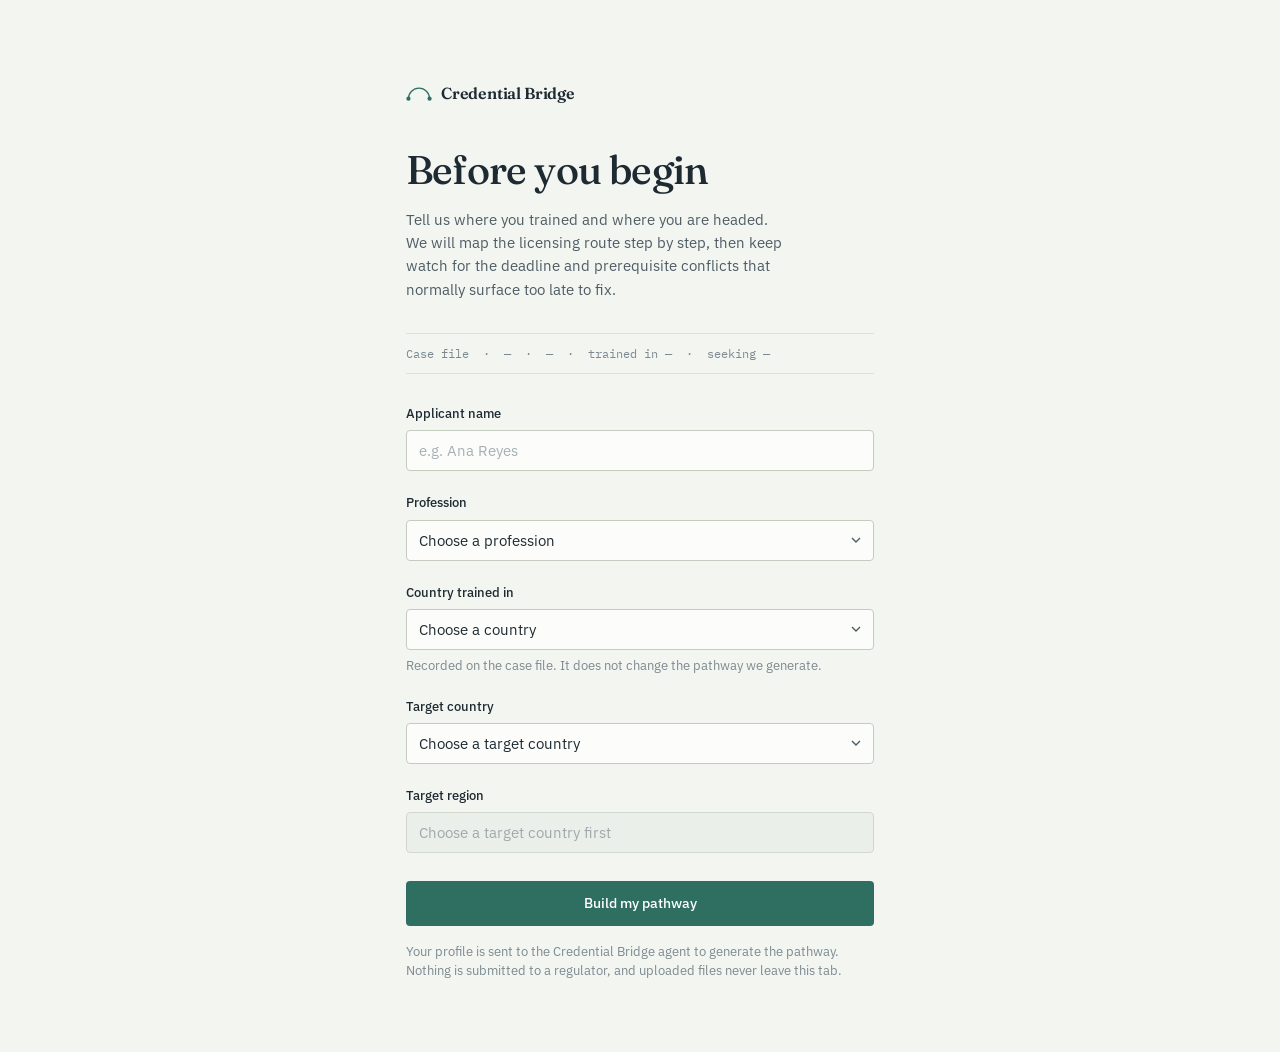
==== commit 5681f412: "merge(T32): Nash's document-upload frontend + live /reason adapter Keeps both: real file uploads (na" ====
--- a/index.html
+++ b/index.html
@@ -73,32 +73,13 @@
         <p class="field__error" id="err-trainedInRegion" hidden></p>
       </div>
 
-      <fieldset class="field field--fieldset" data-field="country">
-        <legend class="field__label">Target country</legend>
-        <div class="segmented" id="in-country">
-          <label class="segmented__opt">
-            <input type="radio" name="country" value="Canada">
-            <span>Canada</span>
-          </label>
-          <label class="segmented__opt">
-            <input type="radio" name="country" value="United States">
-            <span>United States</span>
-          </label>
-          <label class="segmented__opt" data-live-only>
-            <input type="radio" name="country" value="United Kingdom">
-            <span>United Kingdom</span>
-          </label>
-          <label class="segmented__opt" data-live-only>
-            <input type="radio" name="country" value="Australia">
-            <span>Australia</span>
-          </label>
-          <label class="segmented__opt" data-live-only>
-            <input type="radio" name="country" value="Germany">
-            <span>Germany</span>
-          </label>
-        </div>
+      <div class="field" data-field="country">
+        <label class="field__label" for="in-country">Target country</label>
+        <select class="input input--select" id="in-country" name="country">
+          <option value="">Choose a target country</option>
+        </select>
         <p class="field__error" id="err-country" hidden></p>
-      </fieldset>
+      </div>
 
       <div class="field" data-field="region">
         <label class="field__label" for="in-region">Target region</label>
@@ -151,22 +132,48 @@
       </section>
 
       <section class="panel" id="docs-panel">
-        <h2 class="panel__title">Documents on file</h2>
+        <h2 class="panel__title">Your documents</h2>
+        <p class="panel__note" id="docs-note">
+          The documents this pathway asks for. Upload one and the steps that need it stop waiting.
+          Files stay in this browser tab.
+        </p>
         <ul class="docs" id="docs"></ul>
+        <p class="docs__tally" id="docs-tally"></p>
       </section>
 
       <section class="panel">
         <h2 class="panel__title">Simulate a scenario</h2>
-        <p class="panel__note">Send an event to the agent and watch it reason over the pathway again.</p>
+        <p class="panel__note">
+          Two things that go wrong in real cases. Send one to the agent and watch it reason again.
+        </p>
         <div class="sim">
-          <button class="btn btn--quiet" type="button" id="sim-conflict">
-            <span class="sim__dot sim__dot--amber" aria-hidden="true"></span>
-            Simulate a schedule delay
-          </button>
-          <button class="btn btn--quiet" type="button" id="sim-rejection">
-            <span class="sim__dot sim__dot--rust" aria-hidden="true"></span>
-            Simulate a document rejection
-          </button>
+
+          <div class="sim__item">
+            <button class="btn btn--quiet" type="button" id="sim-conflict">
+              <span class="sim__dot sim__dot--amber" aria-hidden="true"></span>
+              Simulate a schedule delay
+            </button>
+            <p class="sim__hint">
+              Two steps whose dates collide — a document expiring before a later step is decided, or an
+              exam result landing after a deadline.
+            </p>
+          </div>
+
+          <div class="sim__item">
+            <button class="btn btn--quiet" type="button" id="sim-rejection">
+              <span class="sim__dot sim__dot--rust" aria-hidden="true"></span>
+              Simulate a document rejection
+            </button>
+            <p class="sim__hint">
+              A document is returned by the body assessing it, and every step that needs it goes back to
+              waiting.
+            </p>
+            <label class="sim__pick" id="sim-pick">
+              <span class="sim__picklabel">Document to return</span>
+              <select class="input input--select input--sm" id="sim-reject-doc"></select>
+            </label>
+          </div>
+
           <button class="btn btn--ghost" type="button" id="sim-reset">Reset the case</button>
         </div>
       </section>
--- a/styles.css
+++ b/styles.css
@@ -105,7 +105,14 @@
 }
 .btn--ghost:hover { color: var(--ink); background: var(--paper-deep); }
 
-.sim { display: grid; gap: 7px; }
+.sim { display: grid; gap: 16px; }
+.sim__item { display: grid; gap: 6px; }
+.sim__hint { font-size: 12px; color: var(--ink-3); line-height: 1.45; }
+.sim__pick { display: grid; gap: 4px; margin-top: 2px; }
+.sim__picklabel { font-size: 12px; color: var(--ink-2); }
+.input--sm { font-size: 13px; padding: 7px 10px; padding-right: 30px; }
+.btn:disabled { opacity: .45; cursor: not-allowed; }
+.btn--quiet:disabled:hover { border-color: var(--rule-strong); background: var(--surface); }
 .sim__dot { width: 7px; height: 7px; border-radius: 50%; flex: none; }
 .sim__dot--amber { background: var(--amber); }
 .sim__dot--rust  { background: var(--rust); }
@@ -156,7 +163,6 @@
 .form { display: grid; gap: 22px; margin-top: 30px; }
 
 .field { display: grid; gap: 6px; }
-.field--fieldset { border: 0; padding: 0; margin: 0; min-width: 0; }
 .field__label {
   font-size: 13px;
   font-weight: 500;
@@ -190,40 +196,7 @@
   background-position: right 12px center;
 }
 
-.segmented { display: grid; grid-template-columns: 1fr 1fr; gap: 8px; }
-.segmented__opt { position: relative; }
-/* Visually hidden, but still focusable and still the accessible control.
-   It must NOT cover the label: an input filling its own <label> gets
-   activated twice on a click and can end up back where it started. */
-.segmented__opt input {
-  position: absolute;
-  width: 1px; height: 1px;
-  margin: 0; padding: 0;
-  opacity: 0;
-  pointer-events: none;
-}
-.segmented__opt span { cursor: pointer; }
-.segmented__opt span {
-  display: block;
-  text-align: center;
-  padding: 10px 8px;
-  font-size: 14px;
-  border: 1px solid var(--rule-strong);
-  border-radius: var(--radius);
-  background: var(--surface);
-  transition: border-color .14s ease, background-color .14s ease, color .14s ease;
-}
-.segmented__opt:hover span { border-color: var(--ink-3); }
-.segmented__opt input:checked + span {
-  border-color: var(--teal);
-  background: var(--teal-soft);
-  color: var(--teal-deep);
-  font-weight: 500;
-}
-.segmented__opt input:focus-visible + span { outline: 2px solid var(--teal); outline-offset: 2px; }
-
-.field--invalid .input,
-.field--invalid .segmented__opt span { border-color: var(--rust); }
+.field--invalid .input { border-color: var(--rust); }
 
 .form__foot { font-size: 12.5px; color: var(--ink-3); margin-top: -6px; }
 
@@ -290,10 +263,75 @@
 .meta__row dt { font-size: 12px; color: var(--ink-3); }
 .meta__row dd { font-size: 13.5px; color: var(--ink); }
 
-.docs { display: grid; gap: 9px; }
-.doc { display: grid; grid-template-columns: minmax(0, 1fr) auto; gap: 8px; align-items: baseline; }
-.doc__name { font-size: 13.5px; }
-.doc__date { font-family: var(--mono); font-size: 11px; color: var(--ink-3); display: block; }
+/* ── Documents: real uploads ──────────────────────────────────────────── */
+.docs { display: grid; gap: 12px; }
+.doc {
+  display: grid;
+  gap: 6px;
+  padding: 10px 11px;
+  border: 1px solid var(--rule);
+  border-radius: var(--radius);
+  background: var(--surface);
+}
+.doc--missing { background: transparent; border-style: dashed; }
+.doc--rejected { border-color: #DFBAB0; background: #FEFAF9; }
+.doc--flagged { border-color: #E4CFA8; background: #FFFCF6; }
+
+.doc__row {
+  display: grid;
+  grid-template-columns: minmax(0, 1fr) auto;
+  gap: 8px;
+  align-items: start;
+}
+.doc__name { font-size: 13.5px; font-weight: 500; line-height: 1.35; }
+.doc__hint { font-size: 12px; color: var(--ink-3); line-height: 1.45; }
+
+.doc__file { display: grid; gap: 1px; min-width: 0; }
+.doc__filename {
+  font-family: var(--mono);
+  font-size: 11.5px;
+  color: var(--ink);
+  overflow-wrap: anywhere;
+}
+.doc__filemeta { font-family: var(--mono); font-size: 10.5px; color: var(--ink-3); }
+
+.doc__upload {
+  justify-self: start;
+  font-size: 12.5px;
+  font-weight: 500;
+  color: var(--teal-deep);
+  background: var(--teal-soft);
+  border: 1px solid #CBDDD6;
+  border-radius: var(--radius);
+  padding: 5px 11px;
+  cursor: pointer;
+  transition: background-color .14s ease, border-color .14s ease;
+}
+.doc__upload:hover { background: #D6E5DF; border-color: var(--teal); }
+.doc__upload input { position: absolute; width: 1px; height: 1px; opacity: 0; }
+.doc__upload:focus-within { outline: 2px solid var(--teal); outline-offset: 2px; }
+
+.doc__remove {
+  justify-self: start;
+  background: none;
+  border: 0;
+  padding: 0;
+  font-family: var(--sans);
+  font-size: 12px;
+  color: var(--ink-3);
+  cursor: pointer;
+  text-decoration: underline;
+  text-underline-offset: 3px;
+  text-decoration-color: var(--rule-strong);
+}
+.doc__remove:hover { color: var(--rust); text-decoration-color: currentColor; }
+
+.docs__tally {
+  font-family: var(--mono);
+  font-size: 11px;
+  color: var(--ink-3);
+  padding-top: 2px;
+}
 
 /* ── Status chips (shared) ────────────────────────────────────────────── */
 .chip {
@@ -386,7 +424,7 @@
   background: var(--rule-strong);
 }
 .step:last-child .step__rail::before { display: none; }
-.step--blocked .step__rail::before {
+.step--waiting .step__rail::before {
   background: repeating-linear-gradient(to bottom, var(--rule-strong) 0 3px, transparent 3px 7px);
 }
 
@@ -405,6 +443,7 @@
 .step--in-progress .marker { border-color: var(--amber); border-width: 3.5px; background: var(--paper); }
 .step--upcoming    .marker { border-color: var(--ink-3); }
 .step--not-started .marker { width: 9px; height: 9px; top: 16px; border-color: var(--rule-strong); }
+.step--waiting     .marker { border-color: var(--rule-strong); border-style: dashed; }
 .step--at-risk     .marker { background: var(--rust); border-color: var(--rust); color: #fff; }
 .step--remedy      .marker { background: var(--amber); border-color: var(--amber); border-width: 1.5px; color: #fff; }
 
@@ -417,9 +456,9 @@
 }
 .step--at-risk .card { border-color: #DFBAB0; background: #FEFAF9; }
 .step--remedy  .card { border-color: #E4CFA8; background: #FFFCF6; }
-.step--blocked .card { background: transparent; border-style: dashed; }
-.step--blocked .card__title,
-.step--blocked .card__detail { color: var(--ink-3); }
+.step--waiting .card { background: transparent; border-style: dashed; }
+.step--waiting .card__title { color: var(--ink-2); }
+.step--waiting .card__detail { color: var(--ink-3); }
 
 .card__head {
   display: grid;
@@ -444,11 +483,38 @@
   border-top: 1px solid var(--rust-soft);
 }
 .step--remedy .card__flag { color: #8C5A12; border-top-color: #EFDFC2; }
-.card__blocked {
-  font-family: var(--mono);
-  font-size: 11px;
-  color: var(--ink-3);
-  margin-top: 7px;
+/* What each step runs on, tied to the sidebar by colour. */
+.card__needs {
+  display: flex;
+  flex-wrap: wrap;
+  align-items: center;
+  gap: 5px;
+  margin-top: 10px;
+}
+.card__needslabel {
+  font-family: var(--mono);
+  font-size: 10.5px;
+  color: var(--ink-3);
+  margin-right: 2px;
+}
+.need {
+  font-size: 11.5px;
+  line-height: 1.4;
+  padding: 2px 7px;
+  border-radius: 2px;
+  border: 1px solid var(--rule);
+  background: var(--paper);
+  color: var(--ink-3);
+}
+.need--on-file  { border-color: #CBDDD6; background: var(--teal-soft);  color: var(--teal-deep); }
+.need--flagged  { border-color: #E7D3B0; background: var(--amber-soft); color: #8C5A12; }
+.need--rejected { border-color: #E4C6BE; background: var(--rust-soft);  color: var(--rust); }
+.need--missing  { border-style: dashed; }
+
+.card__waiting {
+  font-size: 12.5px;
+  color: var(--ink-3);
+  margin-top: 8px;
 }
 
 /* The signature: a bracket drawn in the gutter tying two conflicting steps */
@@ -572,10 +638,6 @@
 @keyframes toastOut { to { opacity: 0; transform: translateY(6px); } }
 
 /* ── Live agent states ────────────────────────────────────────────────── */
-.segmented { grid-template-columns: repeat(auto-fit, minmax(128px, 1fr)); }
-
-.btn:disabled { opacity: .5; cursor: not-allowed; }
-.btn--quiet:disabled:hover { border-color: var(--rule-strong); background: var(--surface); }
 .btn--ghost:disabled:hover { color: var(--ink-3); background: transparent; }
 
 .topbar__meta { display: flex; align-items: center; gap: 12px; flex-wrap: wrap; justify-content: flex-end; }
@@ -665,3 +727,6 @@
     scroll-behavior: auto !important;
   }
 }
+
+/* live logEntry text keeps the model's line breaks (numbered lists) */
+.entry__body p { white-space: pre-line; }
